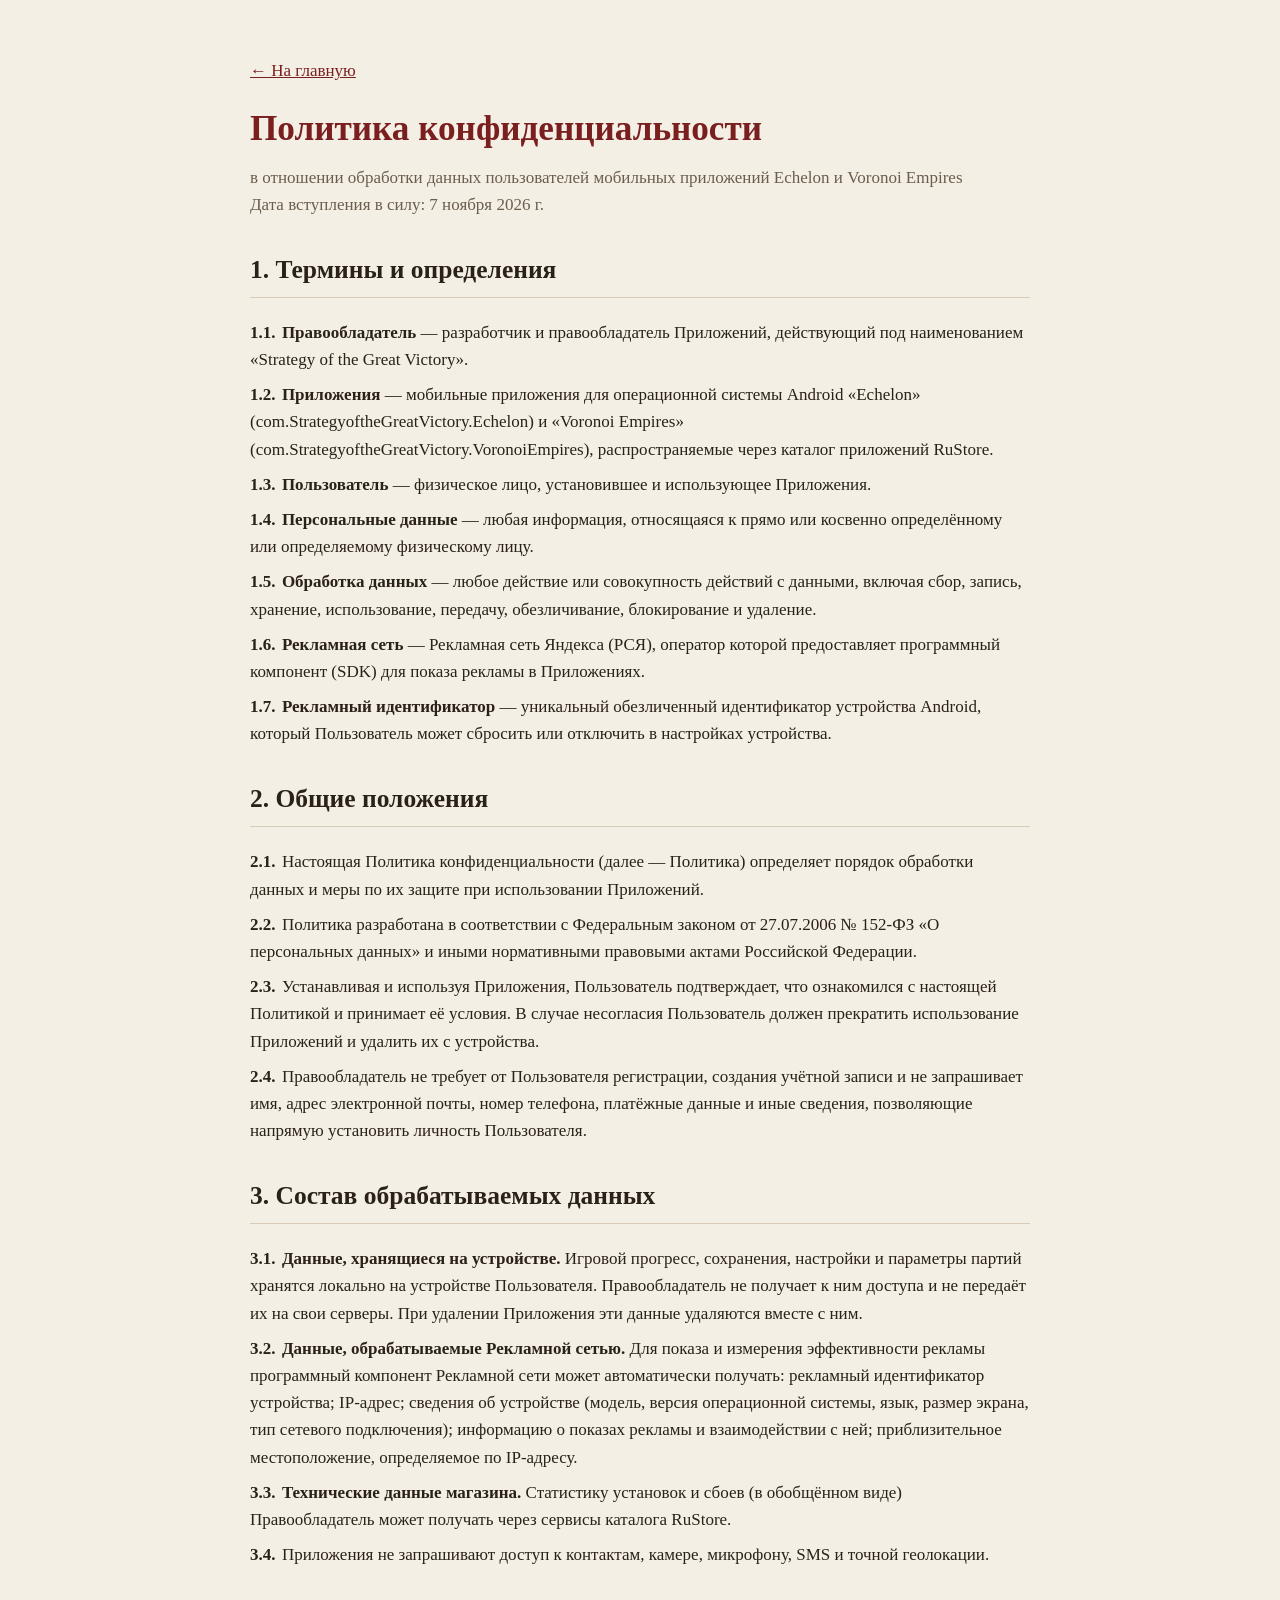
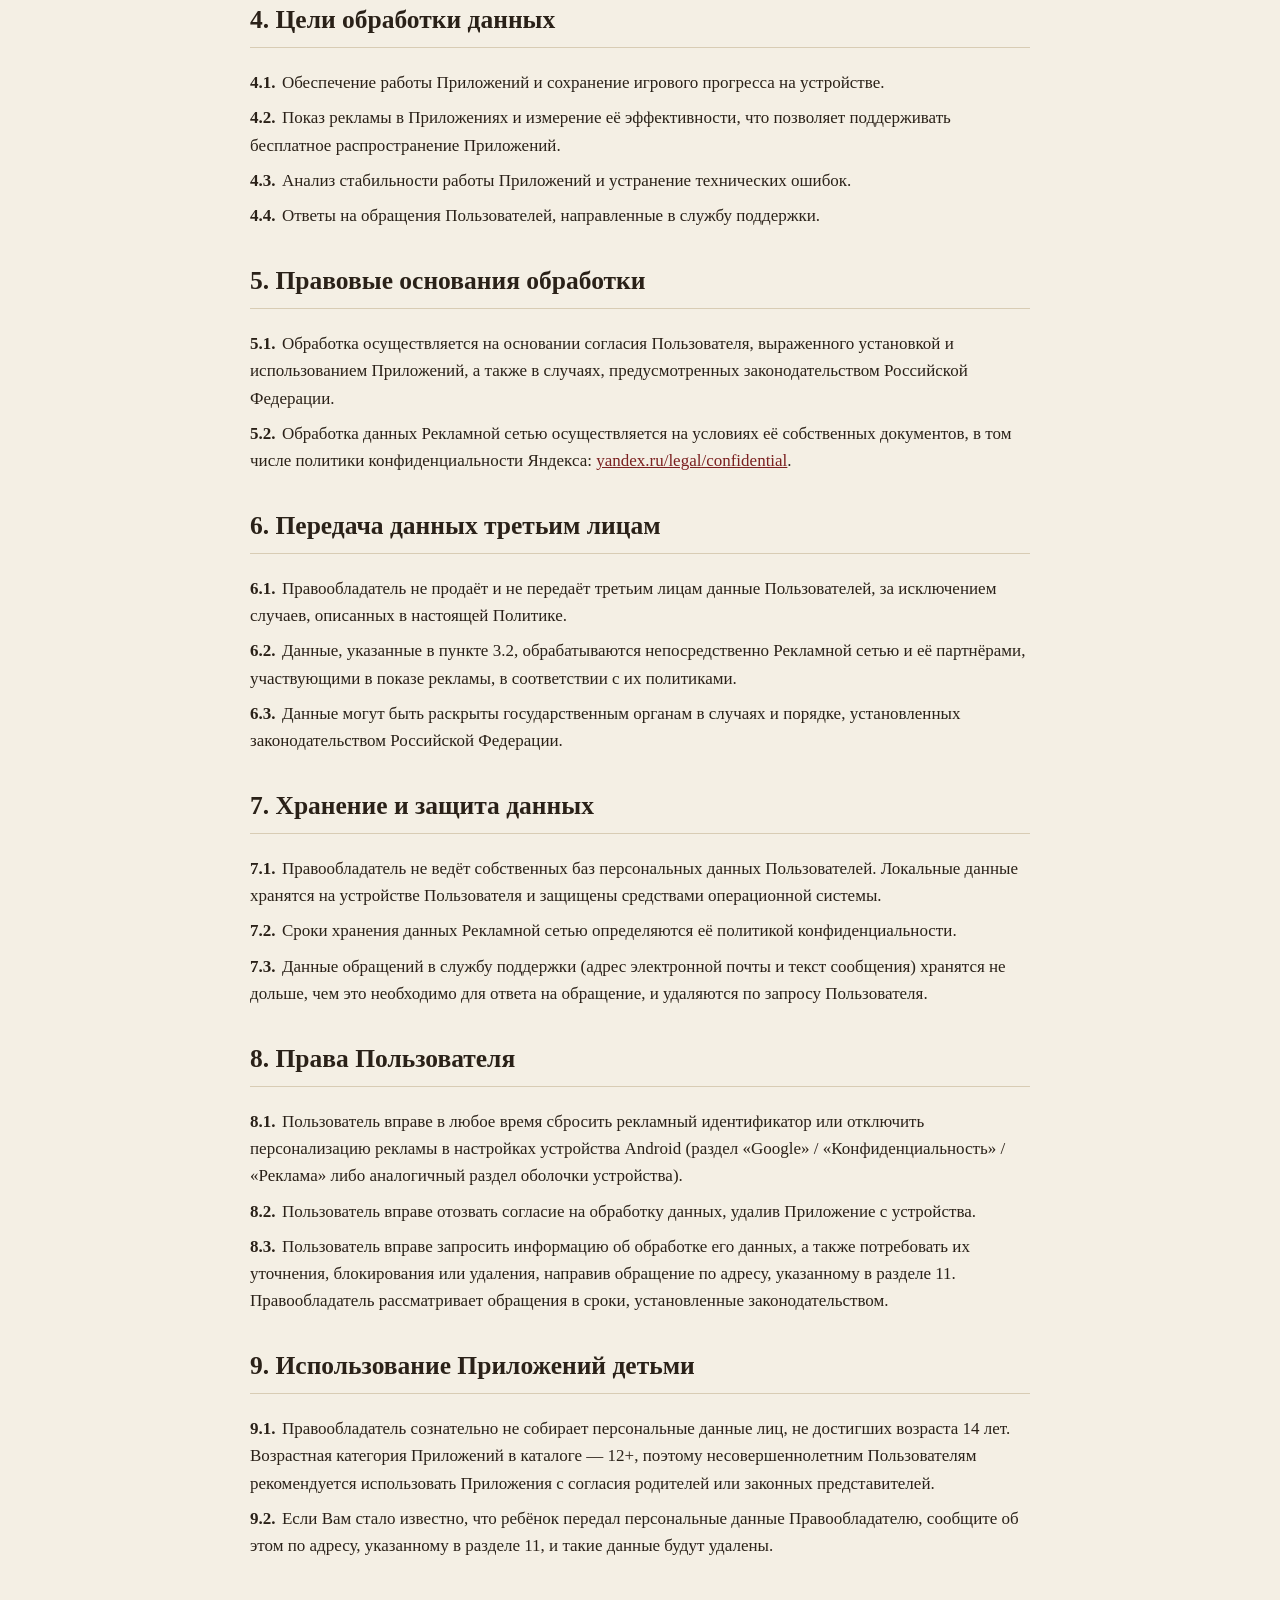
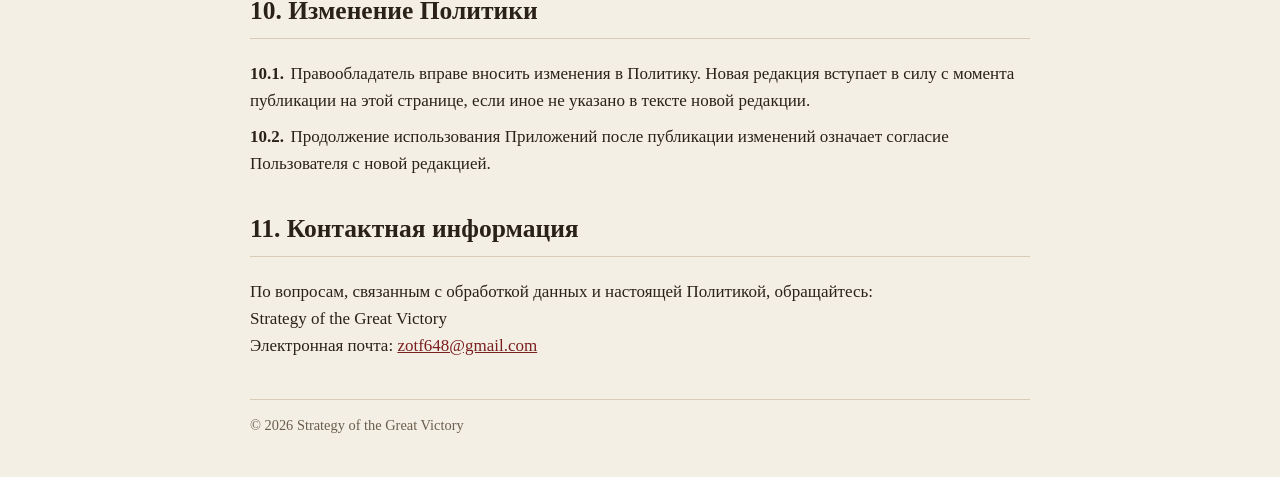
==== privacy.html @ 91adf71c "Add files via upload" ====
<!DOCTYPE html>
<html lang="ru">
<head>
<meta charset="utf-8">
<meta name="viewport" content="width=device-width, initial-scale=1">
<title>Политика конфиденциальности — Strategy of the Great Victory</title>
<meta name="robots" content="index, follow">
<link rel="stylesheet" href="style.css">
<style>ol.t{padding-left:0;list-style:none}ol.t li{margin:.5rem 0}.num{font-weight:bold;margin-right:.4rem}</style>
</head>
<body>
<div class="wrap">
<p><a href="index.html">&larr; На главную</a></p>
<h1>Политика конфиденциальности</h1>
<p class="sub">в отношении обработки данных пользователей мобильных приложений Echelon и Voronoi Empires<br>Дата вступления в силу: 7 ноября 2026 г.</p>

<h2>1. Термины и определения</h2>
<ol class="t">
<li><span class="num">1.1.</span><b>Правообладатель</b> — разработчик и правообладатель Приложений, действующий под наименованием «Strategy of the Great Victory».</li>
<li><span class="num">1.2.</span><b>Приложения</b> — мобильные приложения для операционной системы Android «Echelon» (com.StrategyoftheGreatVictory.Echelon) и «Voronoi Empires» (com.StrategyoftheGreatVictory.VoronoiEmpires), распространяемые через каталог приложений RuStore.</li>
<li><span class="num">1.3.</span><b>Пользователь</b> — физическое лицо, установившее и использующее Приложения.</li>
<li><span class="num">1.4.</span><b>Персональные данные</b> — любая информация, относящаяся к прямо или косвенно определённому или определяемому физическому лицу.</li>
<li><span class="num">1.5.</span><b>Обработка данных</b> — любое действие или совокупность действий с данными, включая сбор, запись, хранение, использование, передачу, обезличивание, блокирование и удаление.</li>
<li><span class="num">1.6.</span><b>Рекламная сеть</b> — Рекламная сеть Яндекса (РСЯ), оператор которой предоставляет программный компонент (SDK) для показа рекламы в Приложениях.</li>
<li><span class="num">1.7.</span><b>Рекламный идентификатор</b> — уникальный обезличенный идентификатор устройства Android, который Пользователь может сбросить или отключить в настройках устройства.</li>
</ol>

<h2>2. Общие положения</h2>
<ol class="t">
<li><span class="num">2.1.</span>Настоящая Политика конфиденциальности (далее — Политика) определяет порядок обработки данных и меры по их защите при использовании Приложений.</li>
<li><span class="num">2.2.</span>Политика разработана в соответствии с Федеральным законом от 27.07.2006 № 152-ФЗ «О персональных данных» и иными нормативными правовыми актами Российской Федерации.</li>
<li><span class="num">2.3.</span>Устанавливая и используя Приложения, Пользователь подтверждает, что ознакомился с настоящей Политикой и принимает её условия. В случае несогласия Пользователь должен прекратить использование Приложений и удалить их с устройства.</li>
<li><span class="num">2.4.</span>Правообладатель не требует от Пользователя регистрации, создания учётной записи и не запрашивает имя, адрес электронной почты, номер телефона, платёжные данные и иные сведения, позволяющие напрямую установить личность Пользователя.</li>
</ol>

<h2>3. Состав обрабатываемых данных</h2>
<ol class="t">
<li><span class="num">3.1.</span><b>Данные, хранящиеся на устройстве.</b> Игровой прогресс, сохранения, настройки и параметры партий хранятся локально на устройстве Пользователя. Правообладатель не получает к ним доступа и не передаёт их на свои серверы. При удалении Приложения эти данные удаляются вместе с ним.</li>
<li><span class="num">3.2.</span><b>Данные, обрабатываемые Рекламной сетью.</b> Для показа и измерения эффективности рекламы программный компонент Рекламной сети может автоматически получать: рекламный идентификатор устройства; IP-адрес; сведения об устройстве (модель, версия операционной системы, язык, размер экрана, тип сетевого подключения); информацию о показах рекламы и взаимодействии с ней; приблизительное местоположение, определяемое по IP-адресу.</li>
<li><span class="num">3.3.</span><b>Технические данные магазина.</b> Статистику установок и сбоев (в обобщённом виде) Правообладатель может получать через сервисы каталога RuStore.</li>
<li><span class="num">3.4.</span>Приложения не запрашивают доступ к контактам, камере, микрофону, SMS и точной геолокации.</li>
</ol>

<h2>4. Цели обработки данных</h2>
<ol class="t">
<li><span class="num">4.1.</span>Обеспечение работы Приложений и сохранение игрового прогресса на устройстве.</li>
<li><span class="num">4.2.</span>Показ рекламы в Приложениях и измерение её эффективности, что позволяет поддерживать бесплатное распространение Приложений.</li>
<li><span class="num">4.3.</span>Анализ стабильности работы Приложений и устранение технических ошибок.</li>
<li><span class="num">4.4.</span>Ответы на обращения Пользователей, направленные в службу поддержки.</li>
</ol>

<h2>5. Правовые основания обработки</h2>
<ol class="t">
<li><span class="num">5.1.</span>Обработка осуществляется на основании согласия Пользователя, выраженного установкой и использованием Приложений, а также в случаях, предусмотренных законодательством Российской Федерации.</li>
<li><span class="num">5.2.</span>Обработка данных Рекламной сетью осуществляется на условиях её собственных документов, в том числе политики конфиденциальности Яндекса: <a href="https://yandex.ru/legal/confidential/">yandex.ru/legal/confidential</a>.</li>
</ol>

<h2>6. Передача данных третьим лицам</h2>
<ol class="t">
<li><span class="num">6.1.</span>Правообладатель не продаёт и не передаёт третьим лицам данные Пользователей, за исключением случаев, описанных в настоящей Политике.</li>
<li><span class="num">6.2.</span>Данные, указанные в пункте 3.2, обрабатываются непосредственно Рекламной сетью и её партнёрами, участвующими в показе рекламы, в соответствии с их политиками.</li>
<li><span class="num">6.3.</span>Данные могут быть раскрыты государственным органам в случаях и порядке, установленных законодательством Российской Федерации.</li>
</ol>

<h2>7. Хранение и защита данных</h2>
<ol class="t">
<li><span class="num">7.1.</span>Правообладатель не ведёт собственных баз персональных данных Пользователей. Локальные данные хранятся на устройстве Пользователя и защищены средствами операционной системы.</li>
<li><span class="num">7.2.</span>Сроки хранения данных Рекламной сетью определяются её политикой конфиденциальности.</li>
<li><span class="num">7.3.</span>Данные обращений в службу поддержки (адрес электронной почты и текст сообщения) хранятся не дольше, чем это необходимо для ответа на обращение, и удаляются по запросу Пользователя.</li>
</ol>

<h2>8. Права Пользователя</h2>
<ol class="t">
<li><span class="num">8.1.</span>Пользователь вправе в любое время сбросить рекламный идентификатор или отключить персонализацию рекламы в настройках устройства Android (раздел «Google» / «Конфиденциальность» / «Реклама» либо аналогичный раздел оболочки устройства).</li>
<li><span class="num">8.2.</span>Пользователь вправе отозвать согласие на обработку данных, удалив Приложение с устройства.</li>
<li><span class="num">8.3.</span>Пользователь вправе запросить информацию об обработке его данных, а также потребовать их уточнения, блокирования или удаления, направив обращение по адресу, указанному в разделе 11. Правообладатель рассматривает обращения в сроки, установленные законодательством.</li>
</ol>

<h2>9. Использование Приложений детьми</h2>
<ol class="t">
<li><span class="num">9.1.</span>Правообладатель сознательно не собирает персональные данные лиц, не достигших возраста 14 лет. Возрастная категория Приложений в каталоге — 12+, поэтому несовершеннолетним Пользователям рекомендуется использовать Приложения с согласия родителей или законных представителей.</li>
<li><span class="num">9.2.</span>Если Вам стало известно, что ребёнок передал персональные данные Правообладателю, сообщите об этом по адресу, указанному в разделе 11, и такие данные будут удалены.</li>
</ol>

<h2>10. Изменение Политики</h2>
<ol class="t">
<li><span class="num">10.1.</span>Правообладатель вправе вносить изменения в Политику. Новая редакция вступает в силу с момента публикации на этой странице, если иное не указано в тексте новой редакции.</li>
<li><span class="num">10.2.</span>Продолжение использования Приложений после публикации изменений означает согласие Пользователя с новой редакцией.</li>
</ol>

<h2>11. Контактная информация</h2>
<p>По вопросам, связанным с обработкой данных и настоящей Политикой, обращайтесь:<br>
Strategy of the Great Victory<br>
Электронная почта: <a href="mailto:zotf648@gmail.com">zotf648@gmail.com</a></p>

<footer>&copy; 2026 Strategy of the Great Victory</footer>
</div>
</body>
</html>
---- style.css ----
:root{--bg:#f4efe4;--fg:#2a2118;--card:#fffaf0;--accent:#7a1f1f;--muted:#6b5d4d;--line:#d8ccb4}
@media (prefers-color-scheme:dark){:root{--bg:#1c1814;--fg:#eee4d2;--card:#26201a;--accent:#e08a7a;--muted:#a89a85;--line:#3a3128}}
*{box-sizing:border-box}
body{margin:0;background:var(--bg);color:var(--fg);font:17px/1.6 Georgia,"Times New Roman",serif}
.wrap{max-width:820px;margin:0 auto;padding:40px 20px}
h1{font-size:2.2rem;margin:0 0 6px;color:var(--accent)}
h2{margin-top:2rem;border-bottom:1px solid var(--line);padding-bottom:6px}
.sub{color:var(--muted);margin:0 0 28px}
.card{background:var(--card);border:1px solid var(--line);border-radius:12px;padding:20px;margin:16px 0;display:flex;gap:18px;flex-wrap:wrap}
.card h3{margin:0 0 6px}
.card p{margin:0 0 10px}
a{color:var(--accent)}
.btn{display:inline-block;padding:8px 16px;border-radius:8px;background:var(--accent);color:#fff;text-decoration:none}
footer{margin-top:40px;color:var(--muted);font-size:.9rem;border-top:1px solid var(--line);padding-top:14px}
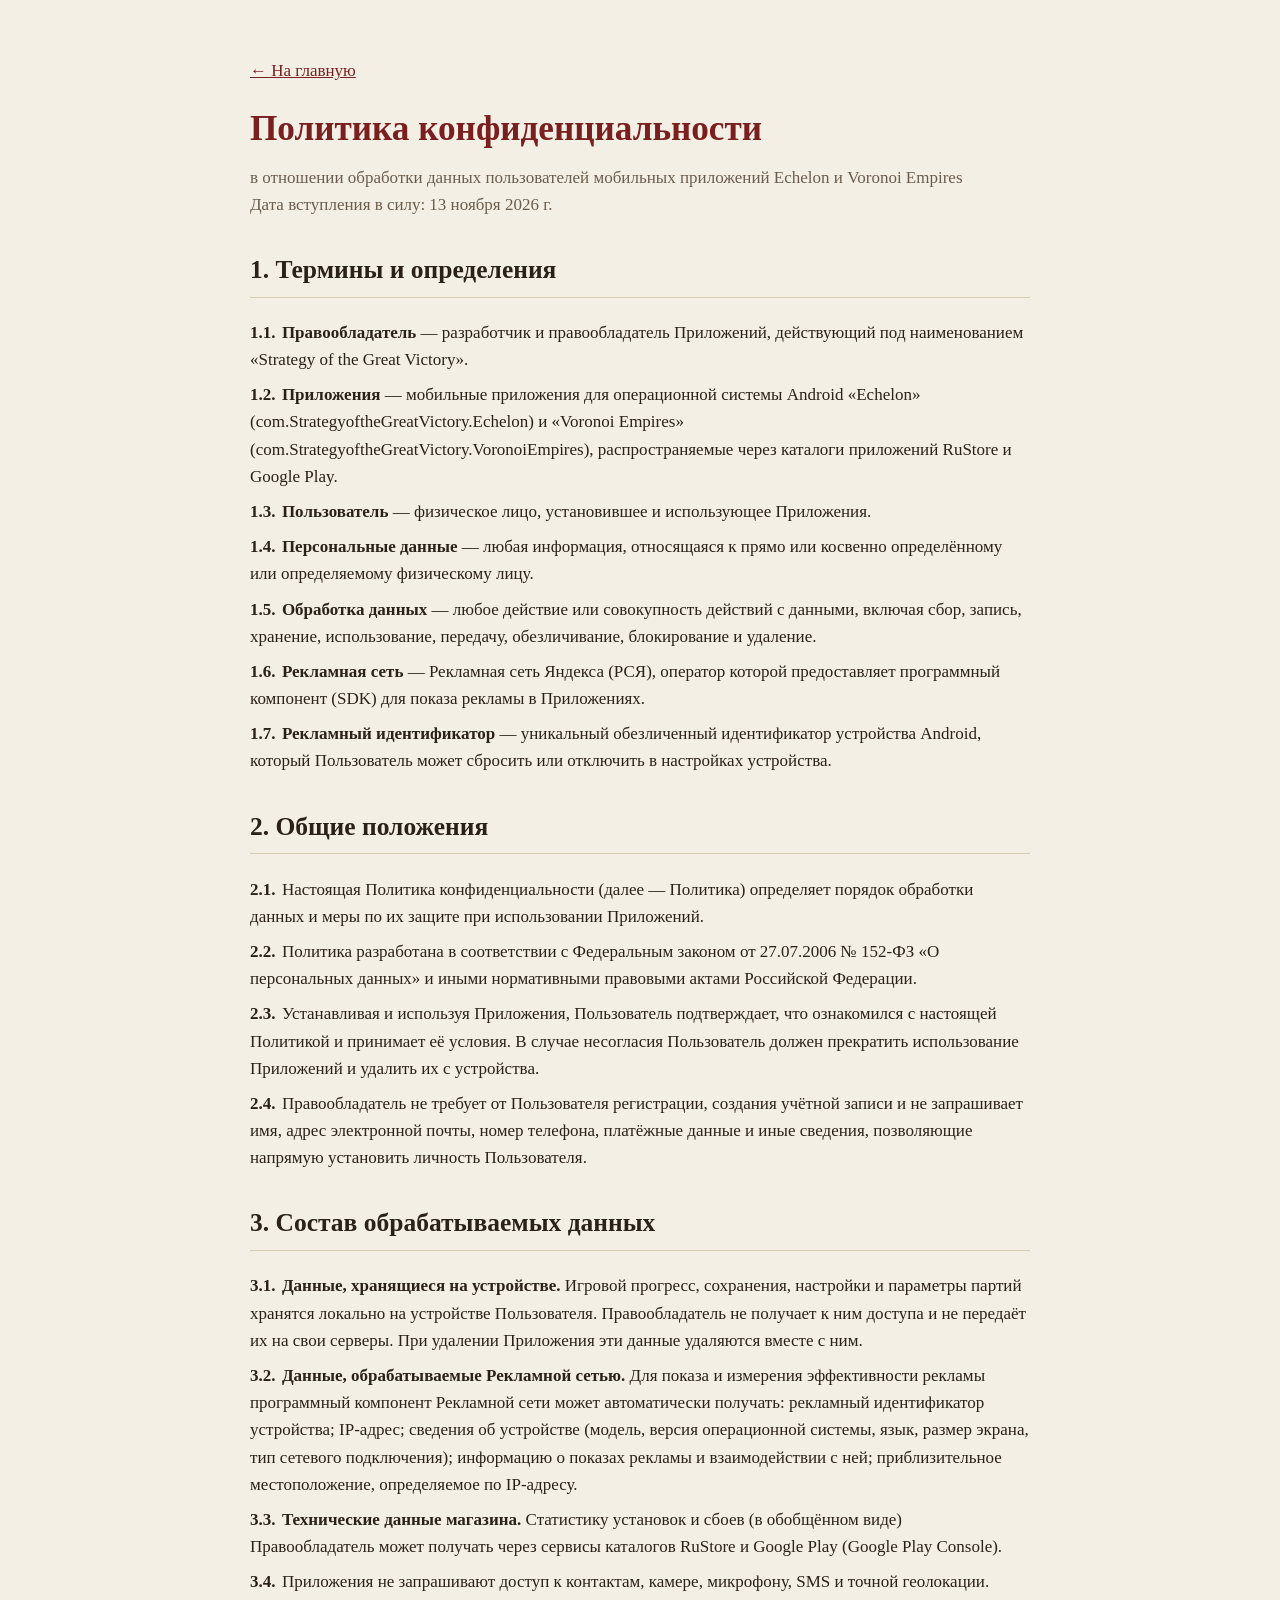
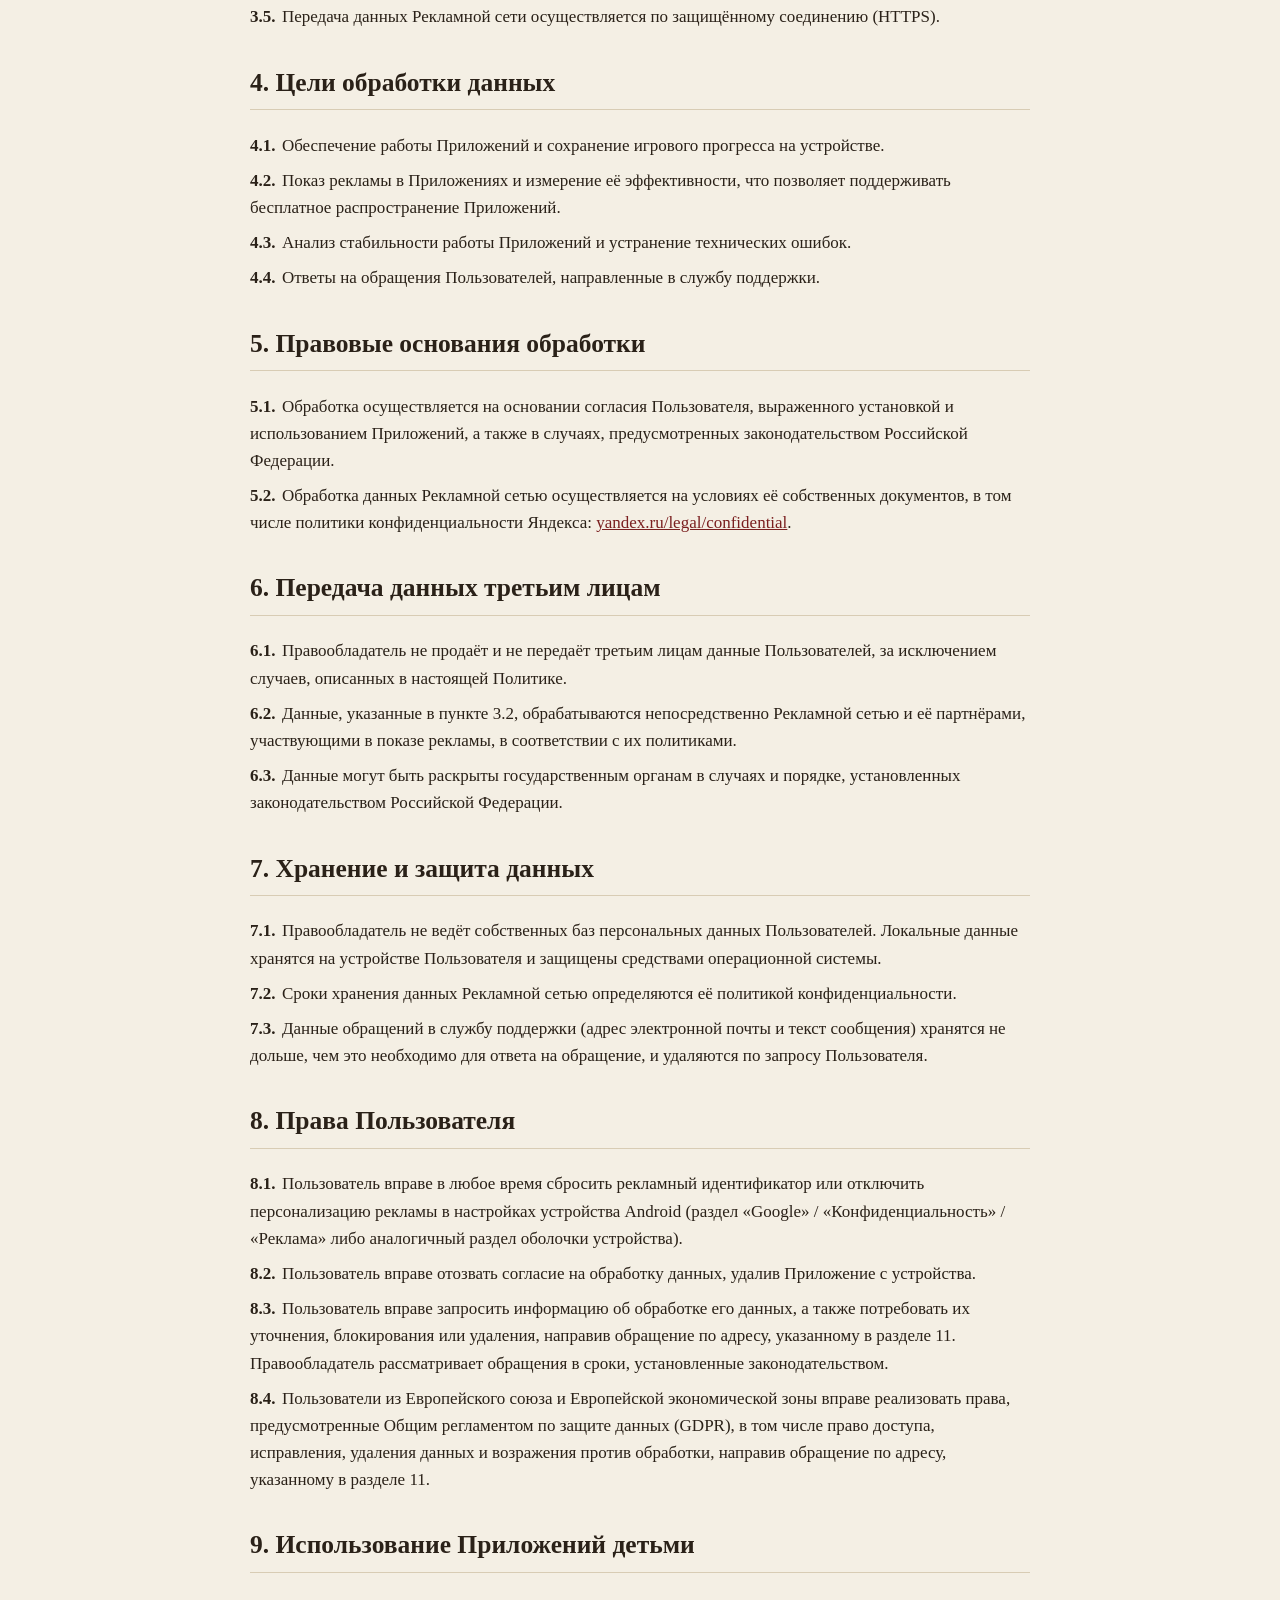
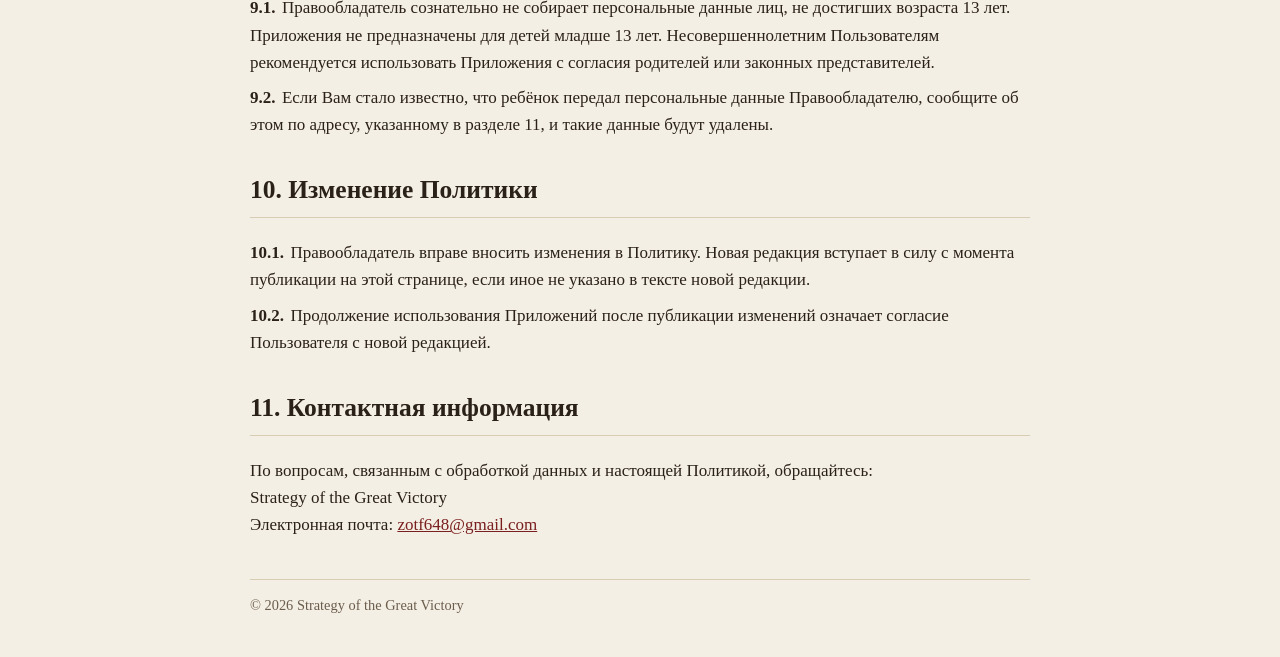
==== commit 443b1e11: "Update privacy policy effective date and terms" ====
--- a/privacy.html
+++ b/privacy.html
@@ -12,12 +12,12 @@
 <div class="wrap">
 <p><a href="index.html">&larr; На главную</a></p>
 <h1>Политика конфиденциальности</h1>
-<p class="sub">в отношении обработки данных пользователей мобильных приложений Echelon и Voronoi Empires<br>Дата вступления в силу: 7 ноября 2026 г.</p>
+<p class="sub">в отношении обработки данных пользователей мобильных приложений Echelon и Voronoi Empires<br>Дата вступления в силу: 13 ноября 2026 г.</p>
 
 <h2>1. Термины и определения</h2>
 <ol class="t">
 <li><span class="num">1.1.</span><b>Правообладатель</b> — разработчик и правообладатель Приложений, действующий под наименованием «Strategy of the Great Victory».</li>
-<li><span class="num">1.2.</span><b>Приложения</b> — мобильные приложения для операционной системы Android «Echelon» (com.StrategyoftheGreatVictory.Echelon) и «Voronoi Empires» (com.StrategyoftheGreatVictory.VoronoiEmpires), распространяемые через каталог приложений RuStore.</li>
+<li><span class="num">1.2.</span><b>Приложения</b> — мобильные приложения для операционной системы Android «Echelon» (com.StrategyoftheGreatVictory.Echelon) и «Voronoi Empires» (com.StrategyoftheGreatVictory.VoronoiEmpires), распространяемые через каталоги приложений RuStore и Google Play.</li>
 <li><span class="num">1.3.</span><b>Пользователь</b> — физическое лицо, установившее и использующее Приложения.</li>
 <li><span class="num">1.4.</span><b>Персональные данные</b> — любая информация, относящаяся к прямо или косвенно определённому или определяемому физическому лицу.</li>
 <li><span class="num">1.5.</span><b>Обработка данных</b> — любое действие или совокупность действий с данными, включая сбор, запись, хранение, использование, передачу, обезличивание, блокирование и удаление.</li>
@@ -37,8 +37,9 @@
 <ol class="t">
 <li><span class="num">3.1.</span><b>Данные, хранящиеся на устройстве.</b> Игровой прогресс, сохранения, настройки и параметры партий хранятся локально на устройстве Пользователя. Правообладатель не получает к ним доступа и не передаёт их на свои серверы. При удалении Приложения эти данные удаляются вместе с ним.</li>
 <li><span class="num">3.2.</span><b>Данные, обрабатываемые Рекламной сетью.</b> Для показа и измерения эффективности рекламы программный компонент Рекламной сети может автоматически получать: рекламный идентификатор устройства; IP-адрес; сведения об устройстве (модель, версия операционной системы, язык, размер экрана, тип сетевого подключения); информацию о показах рекламы и взаимодействии с ней; приблизительное местоположение, определяемое по IP-адресу.</li>
-<li><span class="num">3.3.</span><b>Технические данные магазина.</b> Статистику установок и сбоев (в обобщённом виде) Правообладатель может получать через сервисы каталога RuStore.</li>
+<li><span class="num">3.3.</span><b>Технические данные магазина.</b> Статистику установок и сбоев (в обобщённом виде) Правообладатель может получать через сервисы каталогов RuStore и Google Play (Google Play Console).</li>
 <li><span class="num">3.4.</span>Приложения не запрашивают доступ к контактам, камере, микрофону, SMS и точной геолокации.</li>
+<li><span class="num">3.5.</span>Передача данных Рекламной сети осуществляется по защищённому соединению (HTTPS).</li>
 </ol>
 
 <h2>4. Цели обработки данных</h2>
@@ -74,11 +75,12 @@
 <li><span class="num">8.1.</span>Пользователь вправе в любое время сбросить рекламный идентификатор или отключить персонализацию рекламы в настройках устройства Android (раздел «Google» / «Конфиденциальность» / «Реклама» либо аналогичный раздел оболочки устройства).</li>
 <li><span class="num">8.2.</span>Пользователь вправе отозвать согласие на обработку данных, удалив Приложение с устройства.</li>
 <li><span class="num">8.3.</span>Пользователь вправе запросить информацию об обработке его данных, а также потребовать их уточнения, блокирования или удаления, направив обращение по адресу, указанному в разделе 11. Правообладатель рассматривает обращения в сроки, установленные законодательством.</li>
+<li><span class="num">8.4.</span>Пользователи из Европейского союза и Европейской экономической зоны вправе реализовать права, предусмотренные Общим регламентом по защите данных (GDPR), в том числе право доступа, исправления, удаления данных и возражения против обработки, направив обращение по адресу, указанному в разделе 11.</li>
 </ol>
 
 <h2>9. Использование Приложений детьми</h2>
 <ol class="t">
-<li><span class="num">9.1.</span>Правообладатель сознательно не собирает персональные данные лиц, не достигших возраста 14 лет. Возрастная категория Приложений в каталоге — 12+, поэтому несовершеннолетним Пользователям рекомендуется использовать Приложения с согласия родителей или законных представителей.</li>
+<li><span class="num">9.1.</span>Правообладатель сознательно не собирает персональные данные лиц, не достигших возраста 13 лет. Приложения не предназначены для детей младше 13 лет. Несовершеннолетним Пользователям рекомендуется использовать Приложения с согласия родителей или законных представителей.</li>
 <li><span class="num">9.2.</span>Если Вам стало известно, что ребёнок передал персональные данные Правообладателю, сообщите об этом по адресу, указанному в разделе 11, и такие данные будут удалены.</li>
 </ol>
 
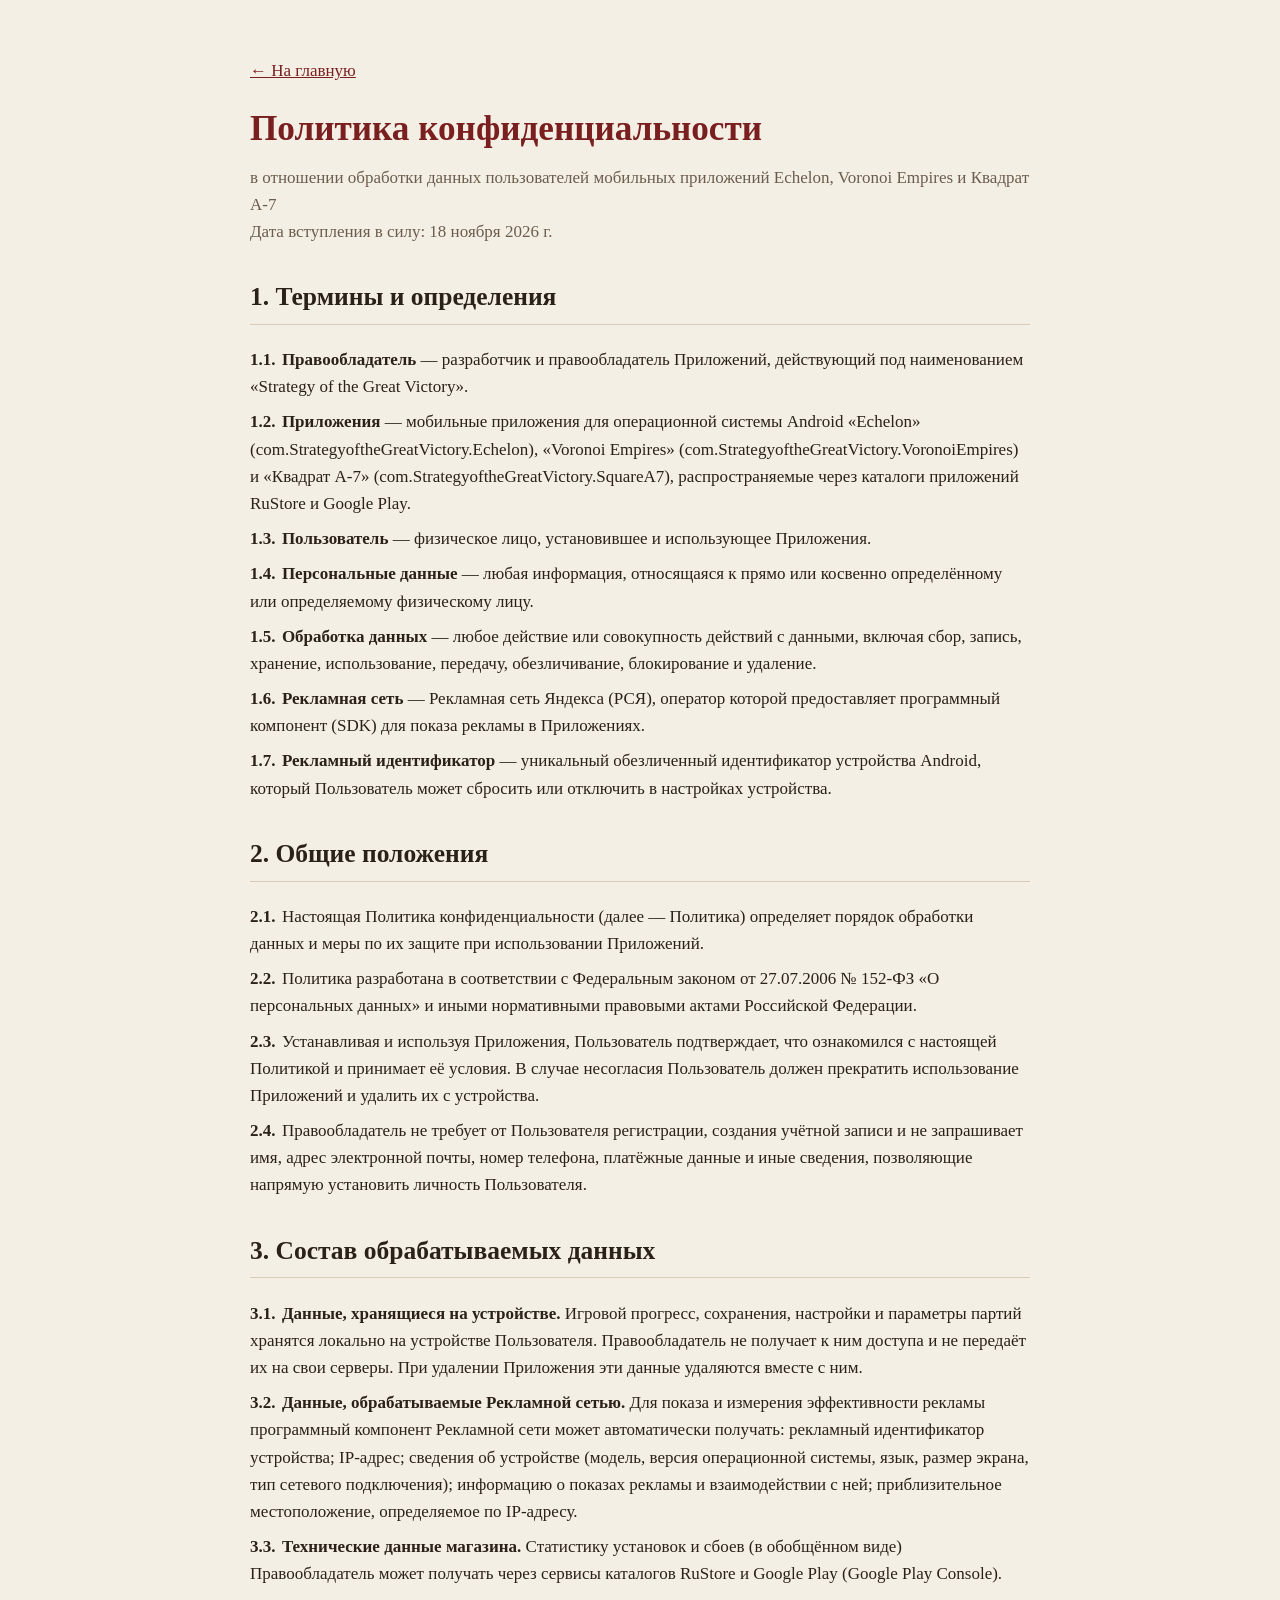
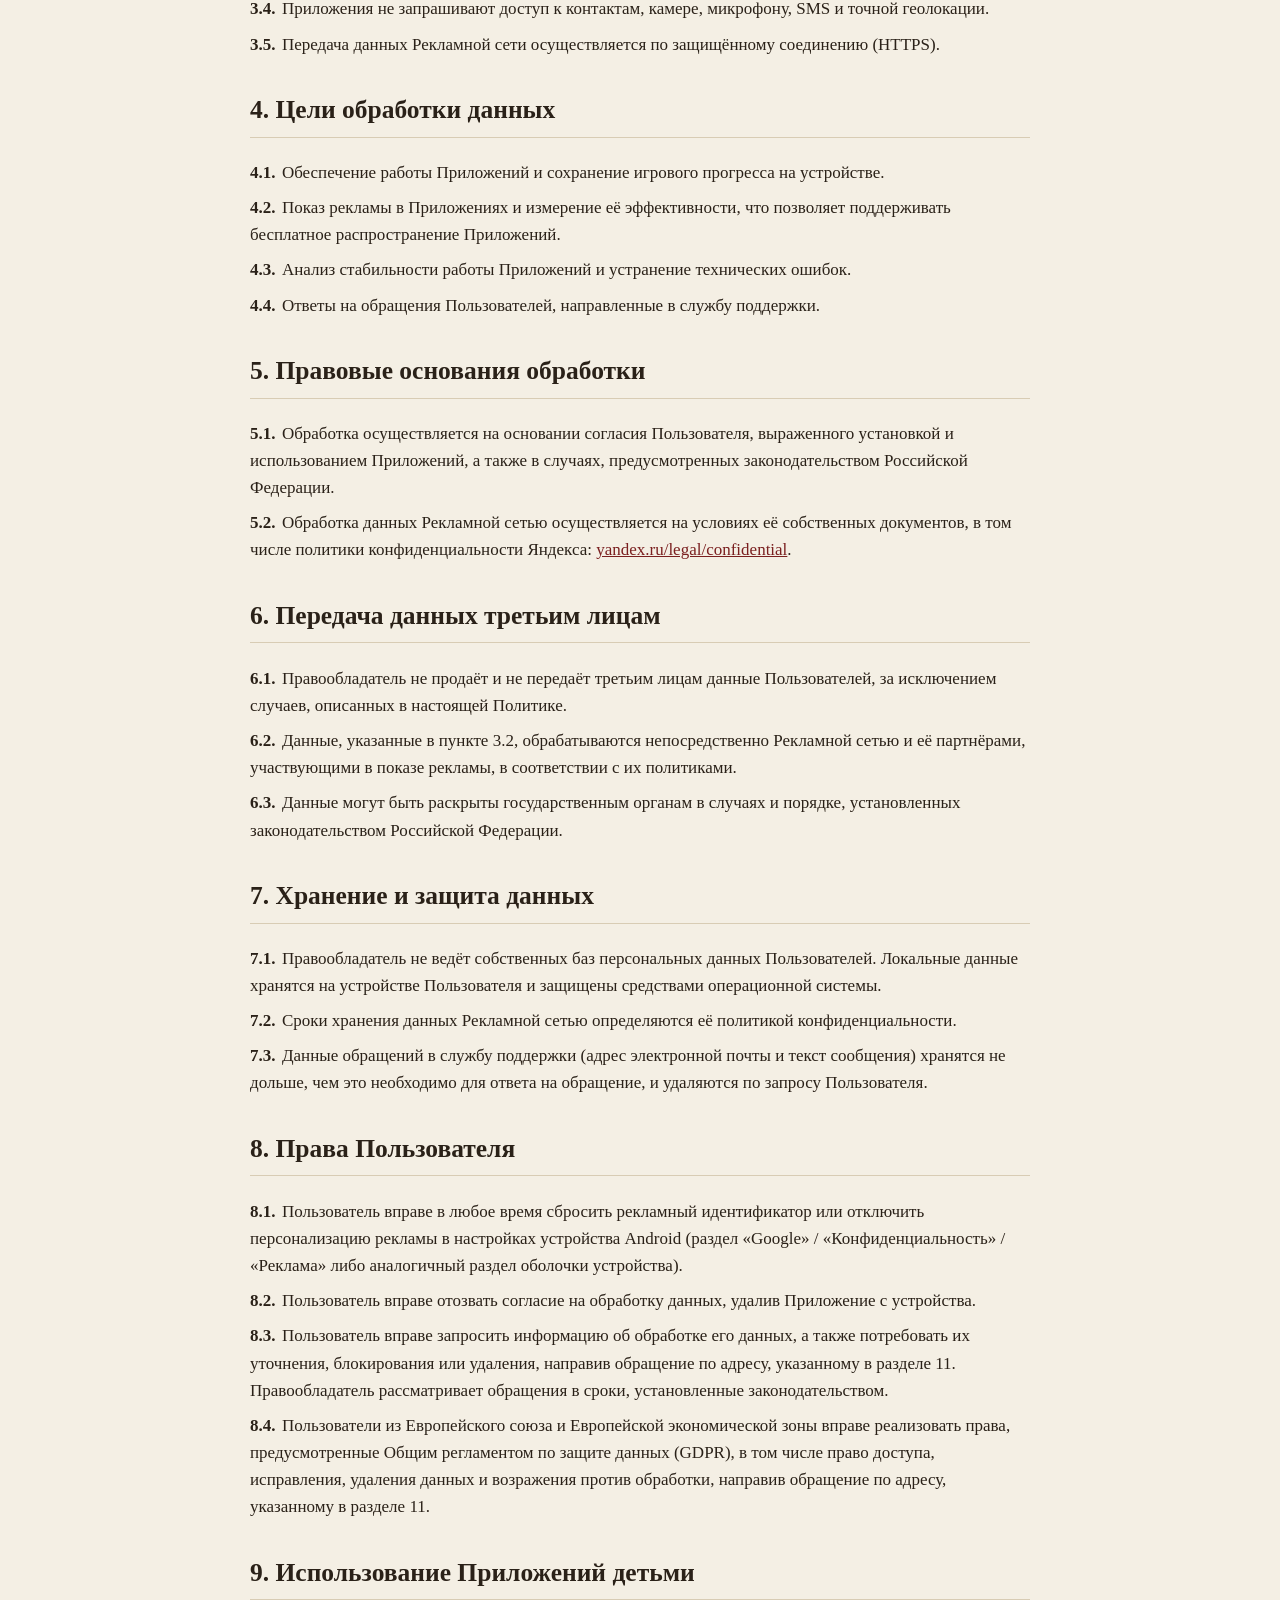
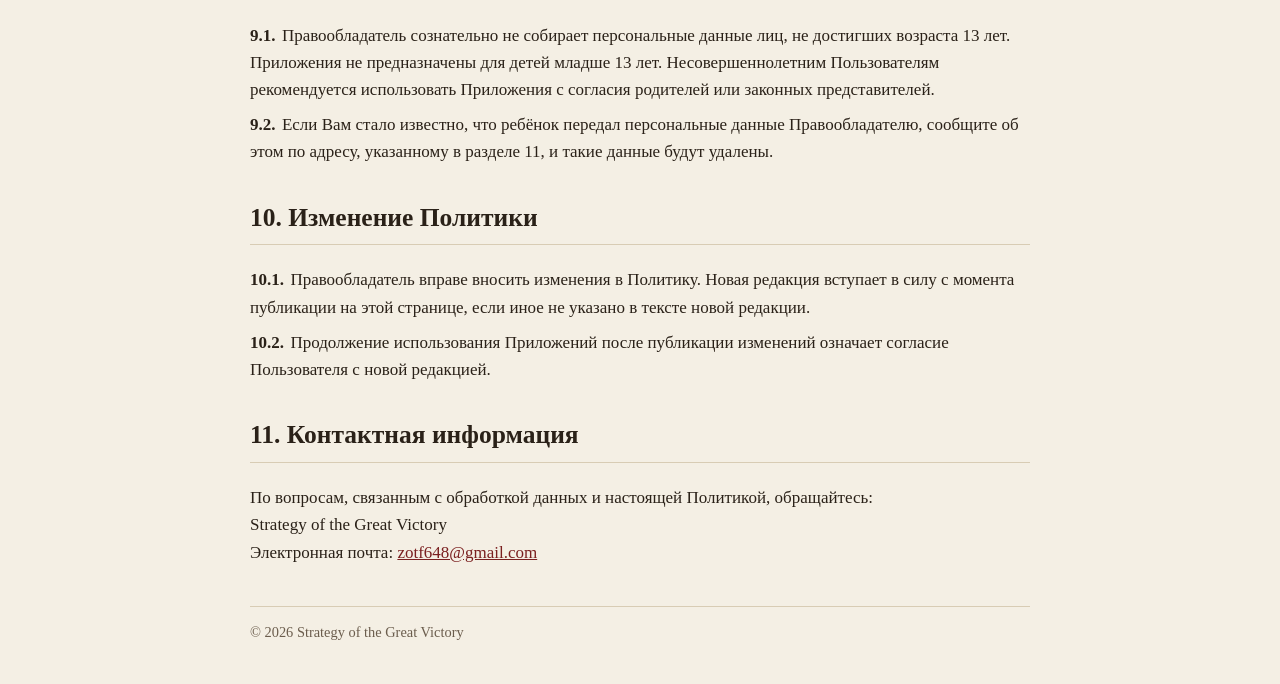
==== commit a45af20e: "Update privacy policy for additional application" ====
--- a/privacy.html
+++ b/privacy.html
@@ -12,12 +12,12 @@
 <div class="wrap">
 <p><a href="index.html">&larr; На главную</a></p>
 <h1>Политика конфиденциальности</h1>
-<p class="sub">в отношении обработки данных пользователей мобильных приложений Echelon и Voronoi Empires<br>Дата вступления в силу: 13 ноября 2026 г.</p>
+<p class="sub">в отношении обработки данных пользователей мобильных приложений Echelon, Voronoi Empires и Квадрат А-7<br>Дата вступления в силу: 18 ноября 2026 г.</p>
 
 <h2>1. Термины и определения</h2>
 <ol class="t">
 <li><span class="num">1.1.</span><b>Правообладатель</b> — разработчик и правообладатель Приложений, действующий под наименованием «Strategy of the Great Victory».</li>
-<li><span class="num">1.2.</span><b>Приложения</b> — мобильные приложения для операционной системы Android «Echelon» (com.StrategyoftheGreatVictory.Echelon) и «Voronoi Empires» (com.StrategyoftheGreatVictory.VoronoiEmpires), распространяемые через каталоги приложений RuStore и Google Play.</li>
+<li><span class="num">1.2.</span><b>Приложения</b> — мобильные приложения для операционной системы Android «Echelon» (com.StrategyoftheGreatVictory.Echelon), «Voronoi Empires» (com.StrategyoftheGreatVictory.VoronoiEmpires) и «Квадрат А-7» (com.StrategyoftheGreatVictory.SquareA7), распространяемые через каталоги приложений RuStore и Google Play.</li>
 <li><span class="num">1.3.</span><b>Пользователь</b> — физическое лицо, установившее и использующее Приложения.</li>
 <li><span class="num">1.4.</span><b>Персональные данные</b> — любая информация, относящаяся к прямо или косвенно определённому или определяемому физическому лицу.</li>
 <li><span class="num">1.5.</span><b>Обработка данных</b> — любое действие или совокупность действий с данными, включая сбор, запись, хранение, использование, передачу, обезличивание, блокирование и удаление.</li>
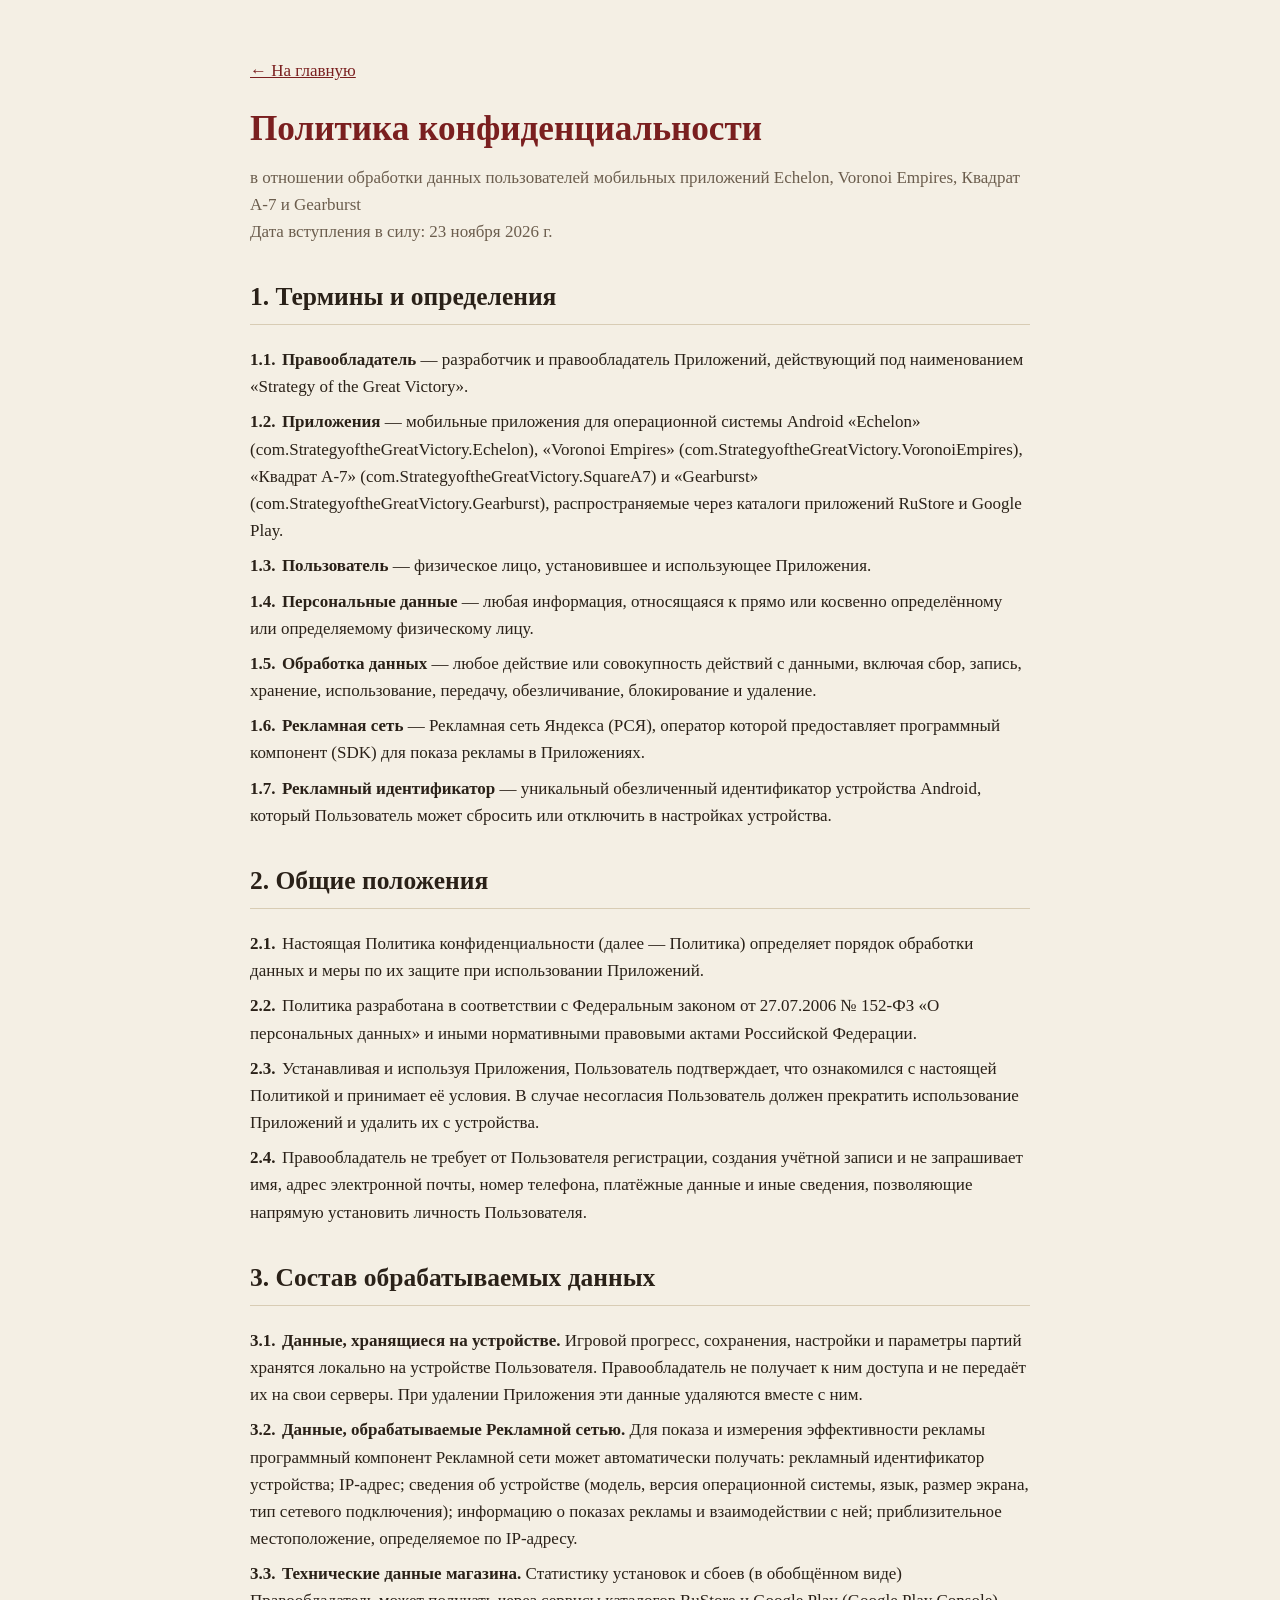
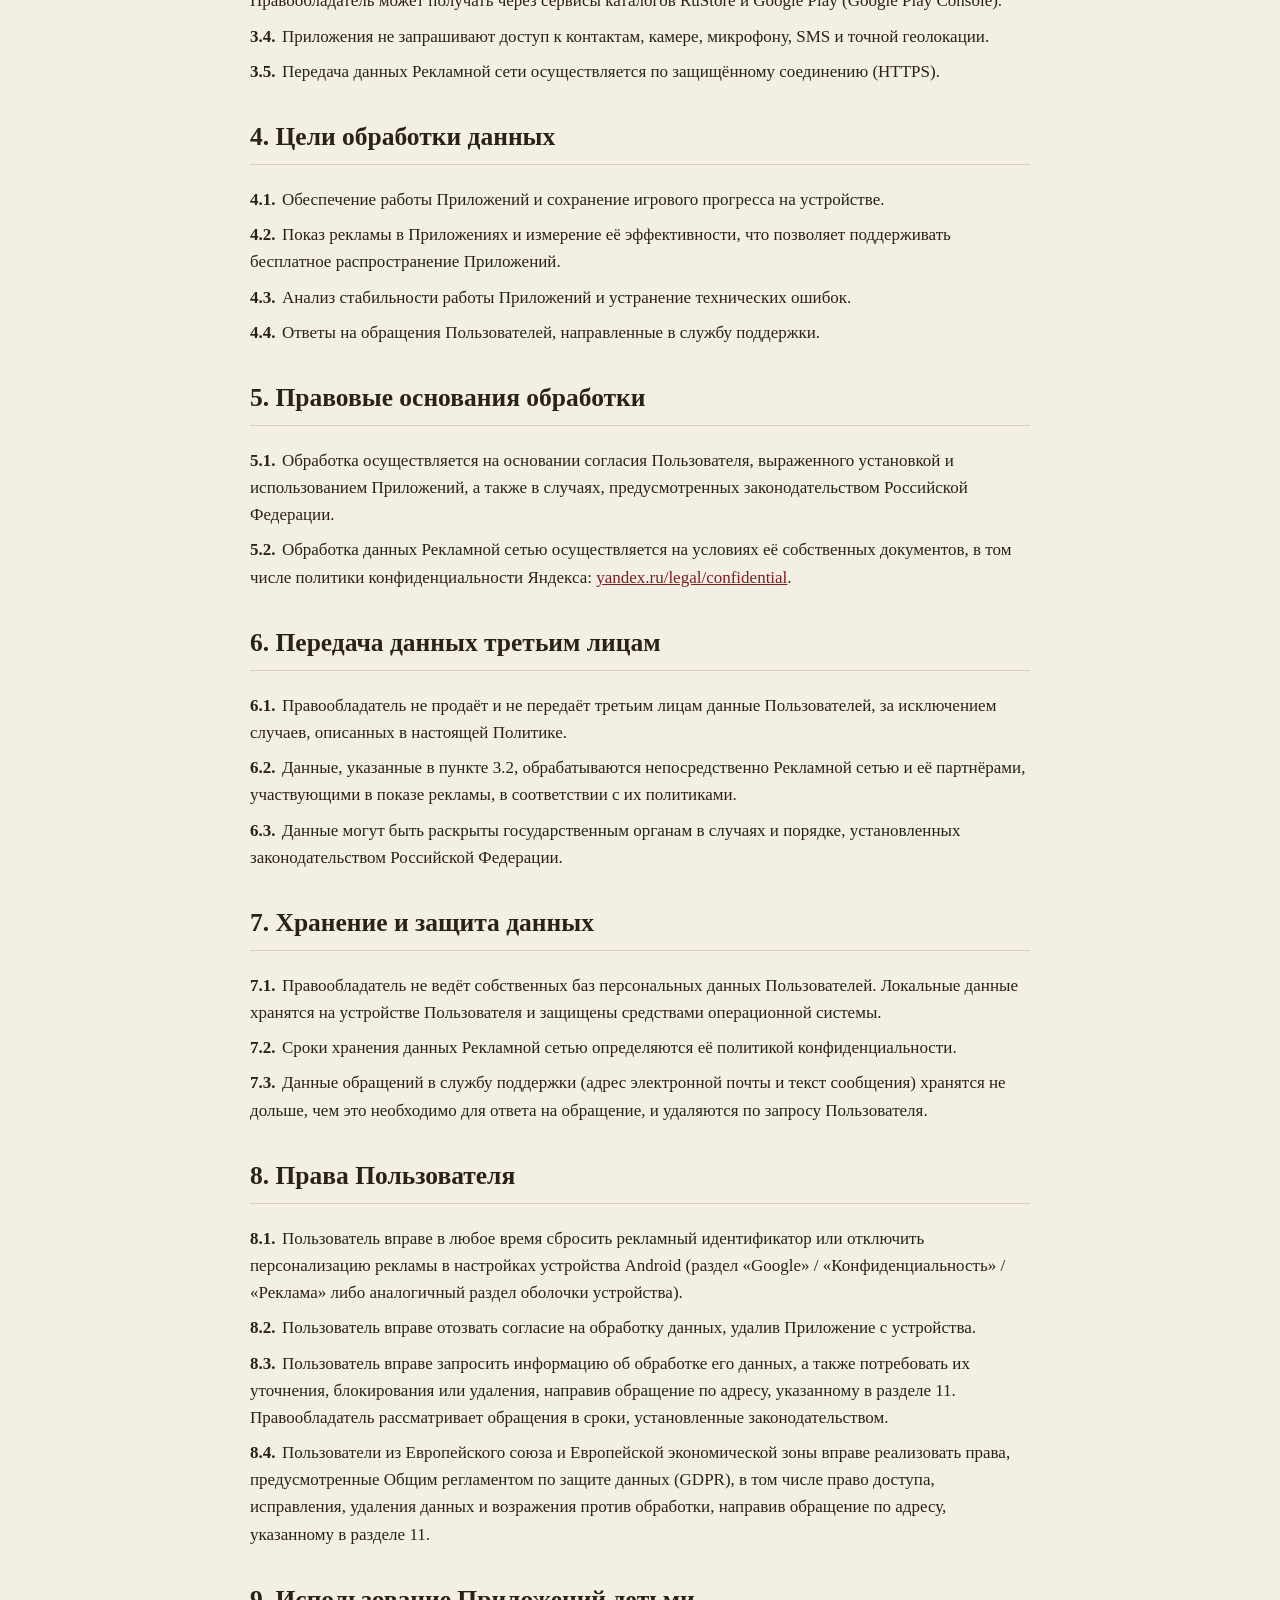
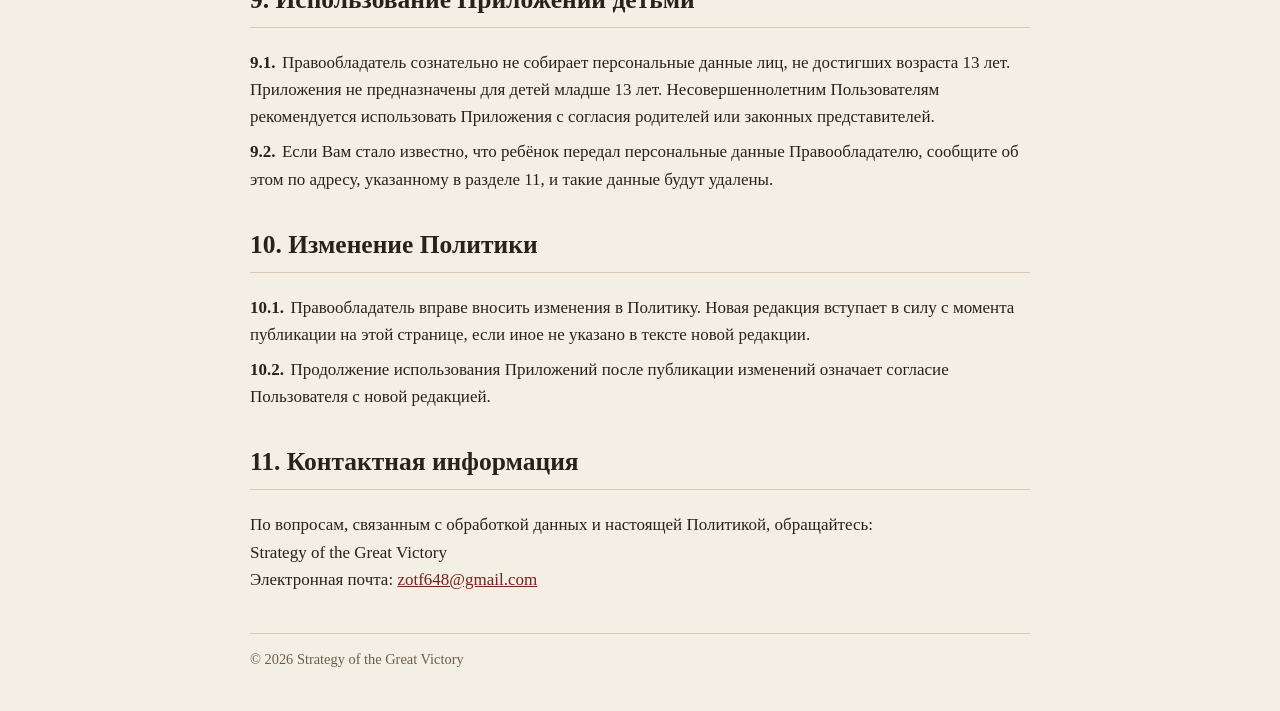
==== commit e4727a56: "Update privacy.html" ====
--- a/privacy.html
+++ b/privacy.html
@@ -12,12 +12,12 @@
 <div class="wrap">
 <p><a href="index.html">&larr; На главную</a></p>
 <h1>Политика конфиденциальности</h1>
-<p class="sub">в отношении обработки данных пользователей мобильных приложений Echelon, Voronoi Empires и Квадрат А-7<br>Дата вступления в силу: 18 ноября 2026 г.</p>
+<p class="sub">в отношении обработки данных пользователей мобильных приложений Echelon, Voronoi Empires, Квадрат А-7 и Gearburst<br>Дата вступления в силу: 23 ноября 2026 г.</p>
 
 <h2>1. Термины и определения</h2>
 <ol class="t">
 <li><span class="num">1.1.</span><b>Правообладатель</b> — разработчик и правообладатель Приложений, действующий под наименованием «Strategy of the Great Victory».</li>
-<li><span class="num">1.2.</span><b>Приложения</b> — мобильные приложения для операционной системы Android «Echelon» (com.StrategyoftheGreatVictory.Echelon), «Voronoi Empires» (com.StrategyoftheGreatVictory.VoronoiEmpires) и «Квадрат А-7» (com.StrategyoftheGreatVictory.SquareA7), распространяемые через каталоги приложений RuStore и Google Play.</li>
+<li><span class="num">1.2.</span><b>Приложения</b> — мобильные приложения для операционной системы Android «Echelon» (com.StrategyoftheGreatVictory.Echelon), «Voronoi Empires» (com.StrategyoftheGreatVictory.VoronoiEmpires), «Квадрат А-7» (com.StrategyoftheGreatVictory.SquareA7) и «Gearburst» (com.StrategyoftheGreatVictory.Gearburst), распространяемые через каталоги приложений RuStore и Google Play.</li>
 <li><span class="num">1.3.</span><b>Пользователь</b> — физическое лицо, установившее и использующее Приложения.</li>
 <li><span class="num">1.4.</span><b>Персональные данные</b> — любая информация, относящаяся к прямо или косвенно определённому или определяемому физическому лицу.</li>
 <li><span class="num">1.5.</span><b>Обработка данных</b> — любое действие или совокупность действий с данными, включая сбор, запись, хранение, использование, передачу, обезличивание, блокирование и удаление.</li>
